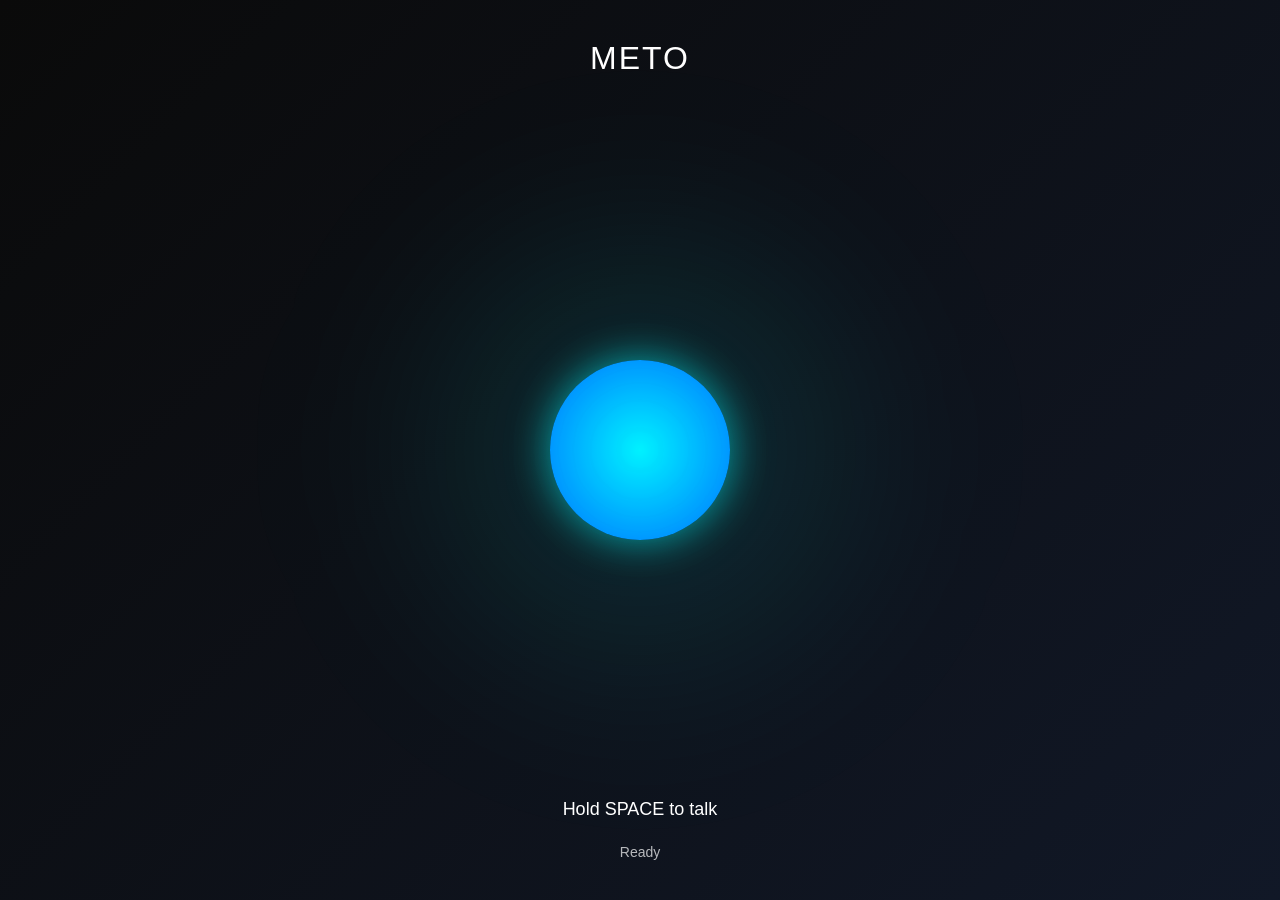
==== index.html @ 77fdc536 "Update index.html" ====
<!DOCTYPE html>
<html lang="en">
<head>
<meta charset="UTF-8">
<meta name="viewport" content="width=device-width, initial-scale=1.0">
<title>Meto AI</title>
<style>
*{margin:0;padding:0;box-sizing:border-box;font-family:'Segoe UI',sans-serif;}
body{
  height:100vh;
  background:linear-gradient(135deg,#0a0a0a,#111827);
  color:white;
  display:flex;
  flex-direction:column;
  align-items:center;
  justify-content:center;
  overflow:hidden;
}
body::before{
  content:"";
  position:absolute;
  width:600px;height:600px;
  background:radial-gradient(circle,rgba(0,255,255,0.15),transparent 70%);
  filter:blur(80px);
  animation:float 6s infinite alternate ease-in-out;
}
@keyframes float{
  from{transform:translateY(-40px)}
  to{transform:translateY(40px)}
}
.title{
  position:absolute;
  top:40px;
  font-size:32px;
  letter-spacing:2px;
}
#wave{
  width:180px;height:180px;
  border-radius:50%;
  background:radial-gradient(circle,#00f0ff,#0066ff);
  box-shadow:0 0 40px rgba(0,255,255,.6);
  transition:.2s;
}
#wave.active{
  transform:scale(1.3);
  box-shadow:0 0 80px rgba(0,255,255,1);
}
#status{
  position:absolute;
  bottom:80px;
  font-size:18px;
}
#log{
  position:absolute;
  bottom:40px;
  font-size:14px;
  opacity:.7;
}
</style>
</head>
<body>

<div class="title">METO</div>
<div id="wave"></div>
<div id="status">Hold SPACE to talk</div>
<div id="log">Ready</div>

<script>
// ================= SPEECH =================
const SpeechRecognition = window.SpeechRecognition || window.webkitSpeechRecognition;
const recognition = new SpeechRecognition();
recognition.lang = 'en-US';

const wave = document.getElementById('wave');
const status = document.getElementById('status');
const log = document.getElementById('log');

let selectedVoice = null;

function loadVoice(){
  const voices = speechSynthesis.getVoices();
  selectedVoice = voices.find(v => v.lang.startsWith('en') && /female|Google UK English|Samantha/i.test(v.name)) || voices[0];
}
speechSynthesis.onvoiceschanged = loadVoice;

function speak(text){
  if(!selectedVoice) loadVoice();
  const utt = new SpeechSynthesisUtterance(text);
  utt.voice = selectedVoice;
  utt.rate = 0.95;
  utt.pitch = 1.1;
  speechSynthesis.cancel();
  speechSynthesis.speak(utt);
}

// ================= LOAD SITES =================
let sites = {};
fetch('sites.json')
  .then(r => r.json())
  .then(d => sites = d)
  .catch(err => console.error(err));

// ================= CORE =================
function openSite(q){
  for(let k in sites){
    if(q.includes(k)){
      speak("Opening " + k);
      setTimeout(()=>window.open(sites[k], "_blank"), 800);
      return;
    }
  }
  speak("Searching " + q);
  setTimeout(()=>window.open(`https://google.com/search?q=${q}`), 800);
}

function searchOnSite(site, term){
  if(site.includes("youtube")) window.open(`https://youtube.com/results?search_query=${term}`);
  else if(site.includes("amazon")) window.open(`https://www.amazon.com/s?k=${term}`);
  else window.open(`https://google.com/search?q=${term}`);
}

// ================= PARSER =================
function parse(text){
  text = text.toLowerCase();
  log.textContent = "Heard: " + text;

  if(text.includes("search")){
    let clean = text.replace("search","").trim();
    let m = clean.match(/(.+?) on (.+)/);

    if(m){
      speak("Searching " + m[1]);
      searchOnSite(m[2], m[1]);
    } else {
      speak("Searching " + clean);
      window.open(`https://google.com/search?q=${clean}`);
    }
    return;
  }

  if(text.includes("open")){
    let clean = text.replace("open","").trim();
    openSite(clean);
    return;
  }

  speak("Searching " + text);
  window.open(`https://google.com/search?q=${text}`);
}

// ================= EVENTS =================
recognition.onresult = e => parse(e.results[0][0].transcript);
recognition.onend = () => {
  wave.classList.remove('active');
  status.textContent = "Hold SPACE to talk";
};

window.addEventListener("keydown", e=>{
  if(e.code==="Space"){
    wave.classList.add('active');
    status.textContent = "Listening...";
    recognition.start();
  }
});

window.addEventListener("keyup", e=>{
  if(e.code==="Space"){
    status.textContent = "Processing...";
  }
});
</script>
</body>
</html>
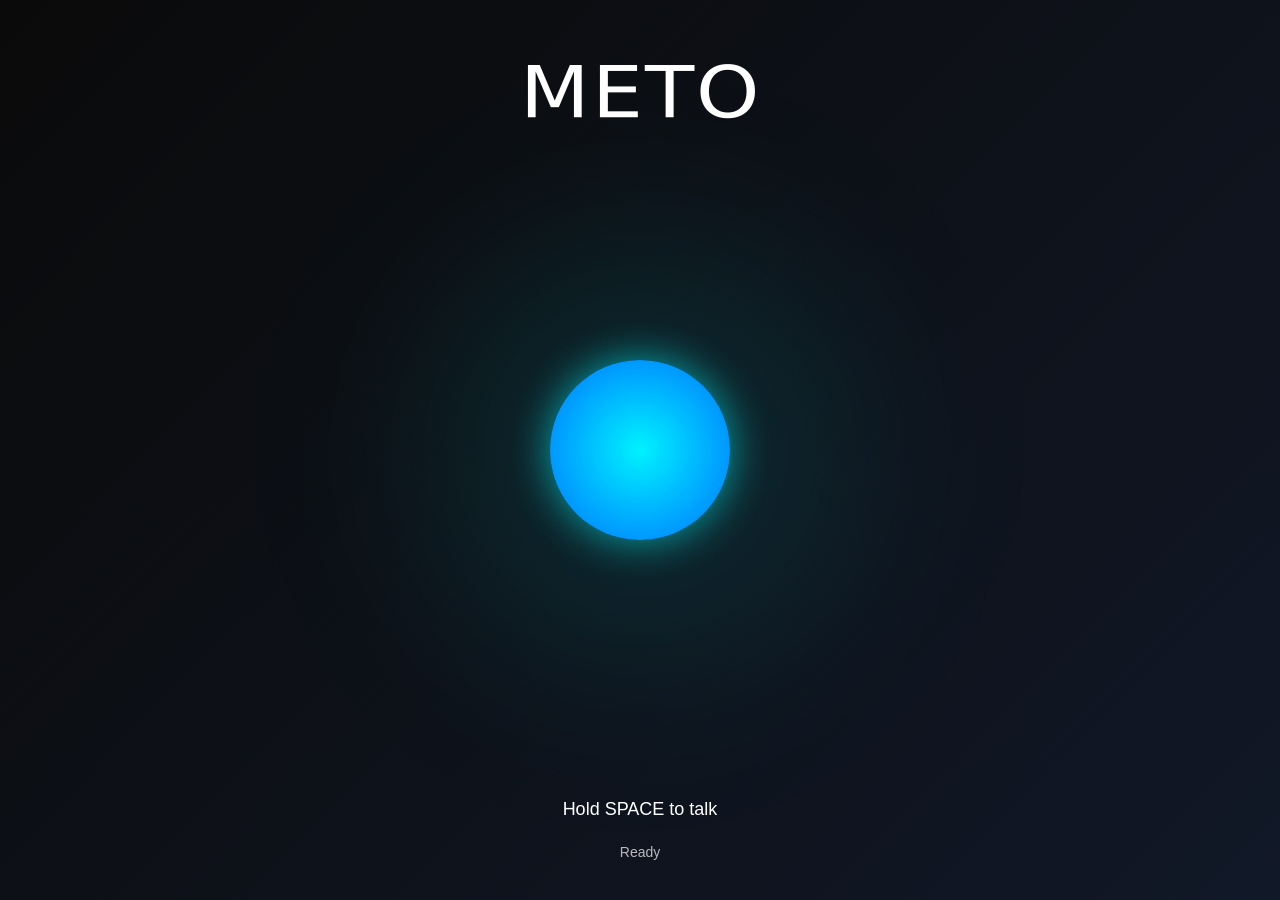
==== commit 4ca80a7f: "Update index.html" ====
--- a/index.html
+++ b/index.html
@@ -31,7 +31,7 @@
 .title{
   position:absolute;
   top:40px;
-  font-size:32px;
+  font-size:128px;
   letter-spacing:2px;
 }
 #wave{
@@ -60,7 +60,7 @@
 </head>
 <body>
 
-<div class="title">METO</div>
+<div class="title">ᴹᴱᵀᴼ</div>
 <div id="wave"></div>
 <div id="status">Hold SPACE to talk</div>
 <div id="log">Ready</div>
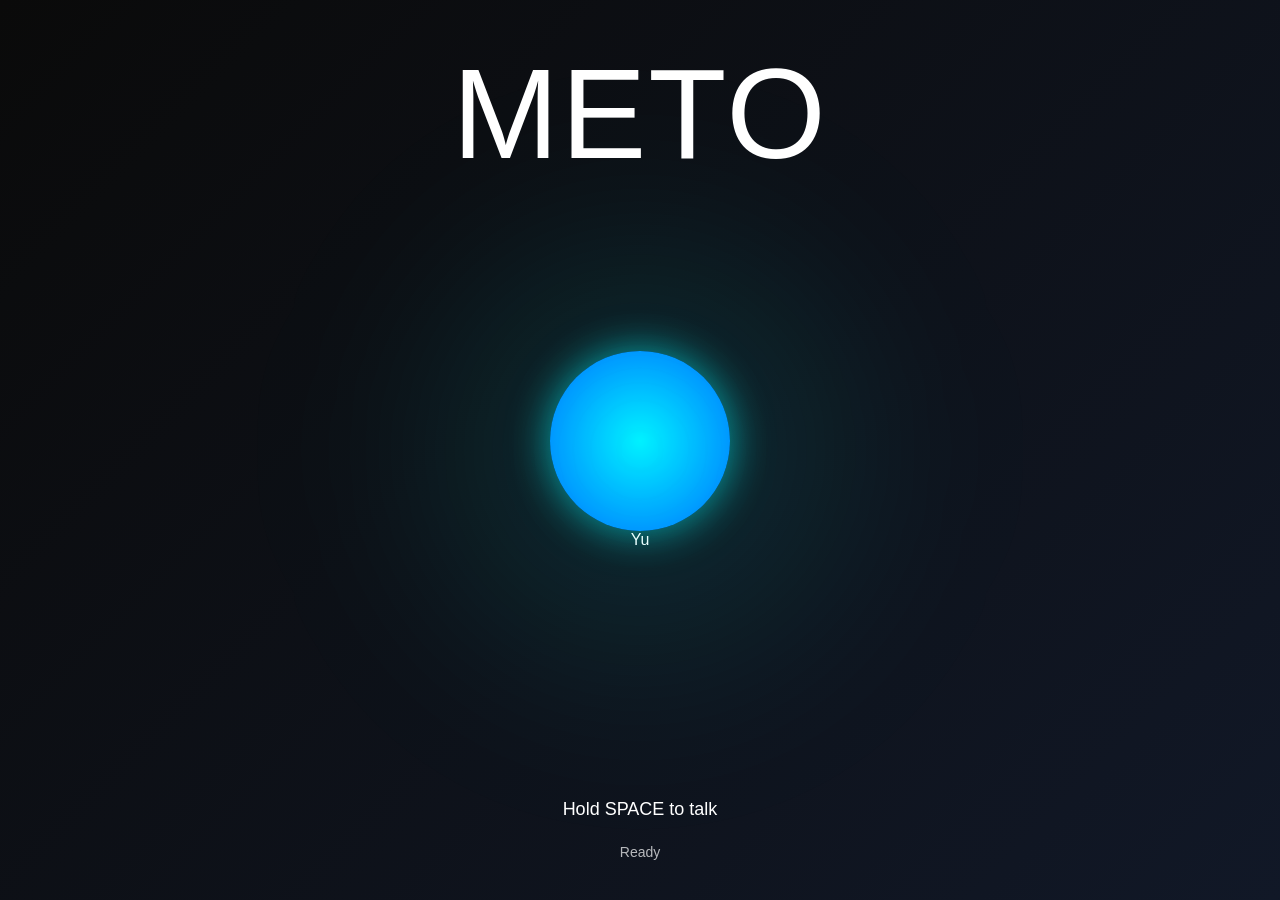
==== commit 3c1951a7: "Update index.html" ====
--- a/index.html
+++ b/index.html
@@ -60,8 +60,9 @@
 </head>
 <body>
 
-<div class="title">ᴹᴱᵀᴼ</div>
+<div class="title">METO</div>
 <div id="wave"></div>
+<div id="small">Yu</div>
 <div id="status">Hold SPACE to talk</div>
 <div id="log">Ready</div>
 
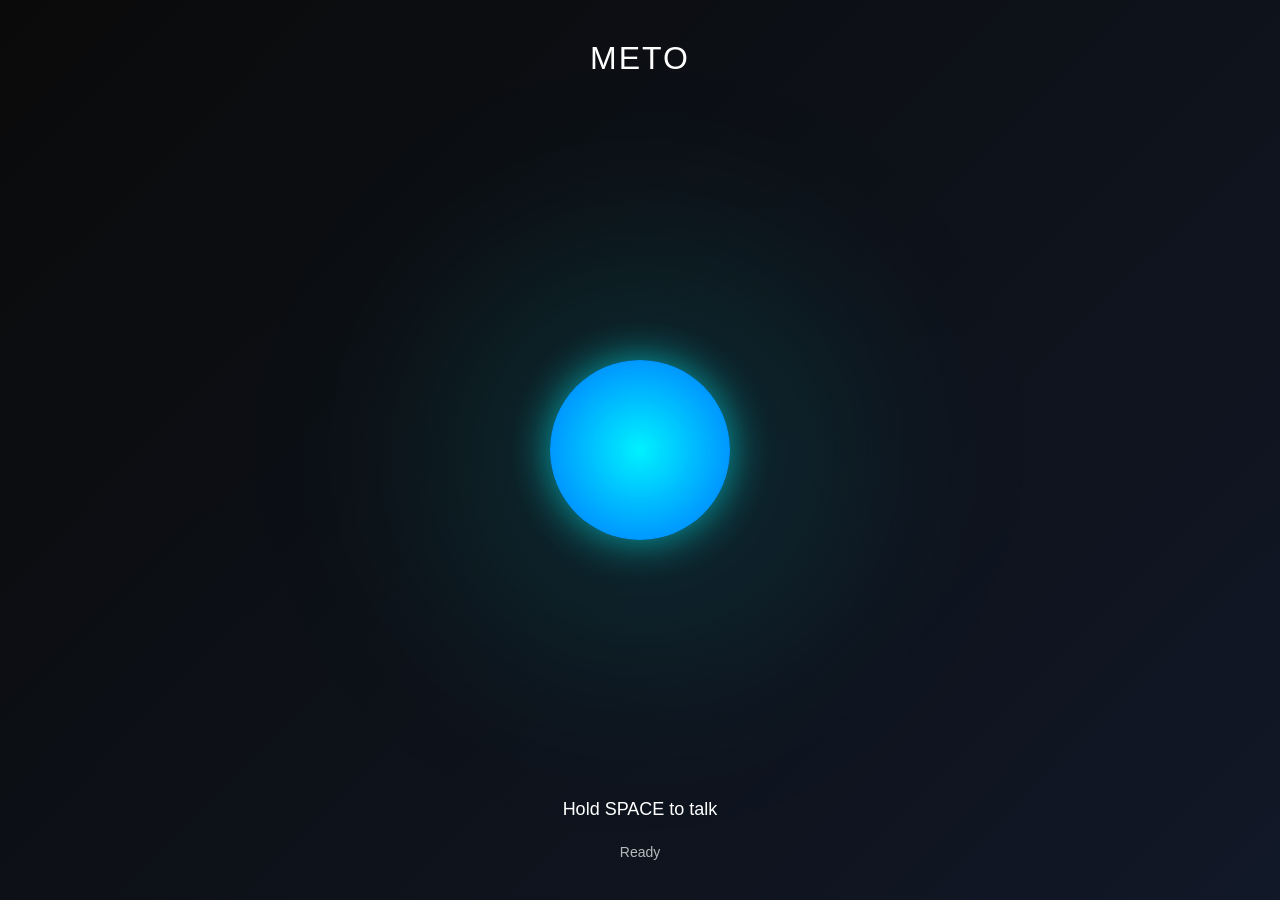
==== commit 980a3c84: "Update index.html" ====
--- a/index.html
+++ b/index.html
@@ -31,7 +31,7 @@
 .title{
   position:absolute;
   top:40px;
-  font-size:128px;
+  font-size:32px;
   letter-spacing:2px;
 }
 #wave{
@@ -62,7 +62,6 @@
 
 <div class="title">METO</div>
 <div id="wave"></div>
-<div id="small">Yu</div>
 <div id="status">Hold SPACE to talk</div>
 <div id="log">Ready</div>
 
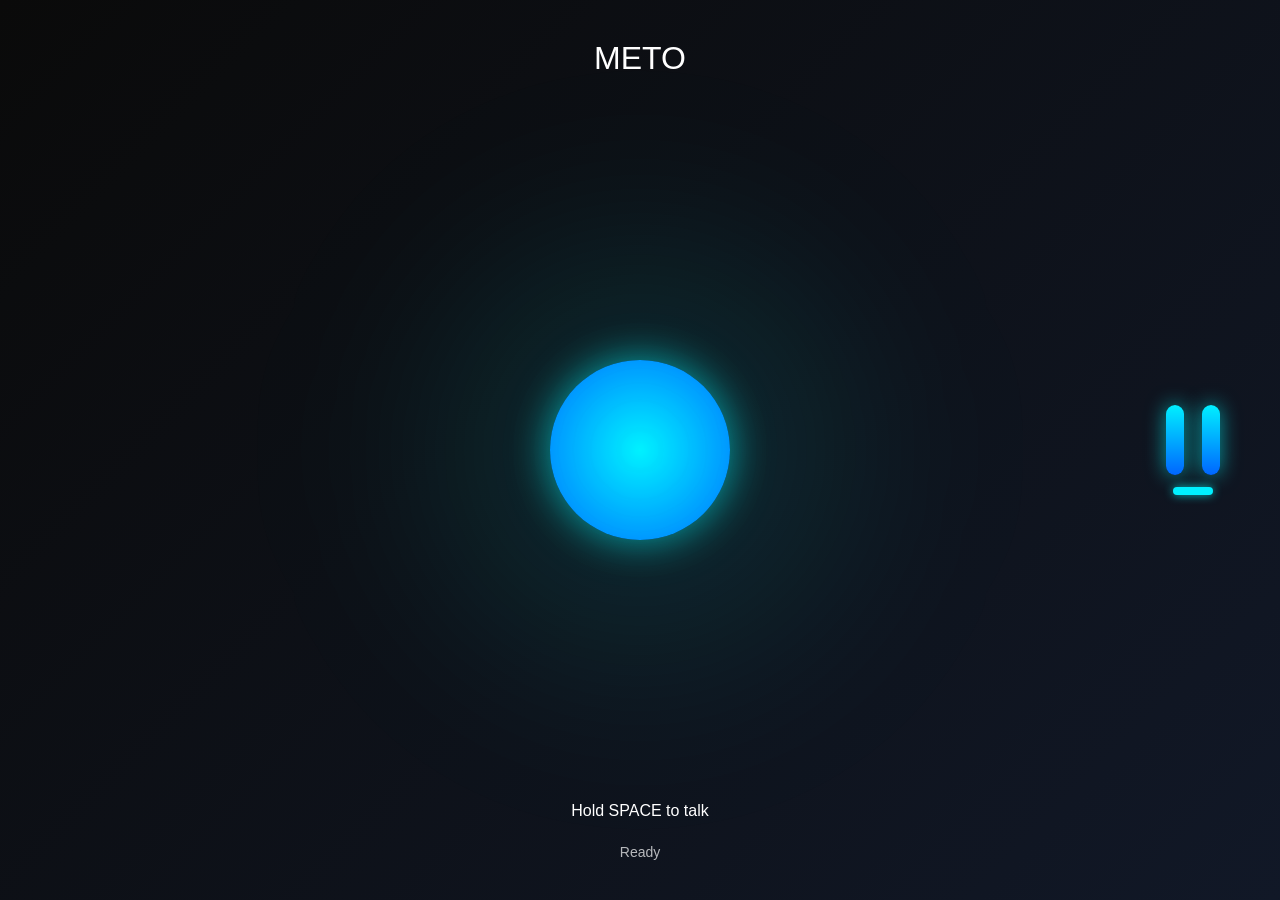
==== commit 7bb9587f: "Update index.html" ====
--- a/index.html
+++ b/index.html
@@ -4,8 +4,10 @@
 <meta charset="UTF-8">
 <meta name="viewport" content="width=device-width, initial-scale=1.0">
 <title>Meto AI</title>
+
 <style>
 *{margin:0;padding:0;box-sizing:border-box;font-family:'Segoe UI',sans-serif;}
+
 body{
   height:100vh;
   background:linear-gradient(135deg,#0a0a0a,#111827);
@@ -16,6 +18,7 @@
   justify-content:center;
   overflow:hidden;
 }
+
 body::before{
   content:"";
   position:absolute;
@@ -24,16 +27,19 @@
   filter:blur(80px);
   animation:float 6s infinite alternate ease-in-out;
 }
+
 @keyframes float{
   from{transform:translateY(-40px)}
   to{transform:translateY(40px)}
 }
+
 .title{
   position:absolute;
   top:40px;
   font-size:32px;
-  letter-spacing:2px;
-}
+}
+
+/* WAVE */
 #wave{
   width:180px;height:180px;
   border-radius:50%;
@@ -41,29 +47,121 @@
   box-shadow:0 0 40px rgba(0,255,255,.6);
   transition:.2s;
 }
+
 #wave.active{
   transform:scale(1.3);
   box-shadow:0 0 80px rgba(0,255,255,1);
 }
-#status{
+
+/* TEXT */
+#status{position:absolute;bottom:80px;}
+#log{position:absolute;bottom:40px;font-size:14px;opacity:.7;}
+
+/* FACE */
+#face{
   position:absolute;
-  bottom:80px;
-  font-size:18px;
-}
-#log{
-  position:absolute;
-  bottom:40px;
-  font-size:14px;
-  opacity:.7;
+  right:60px;
+  top:50%;
+  transform:translateY(-50%);
+  display:flex;
+  flex-direction:column;
+  align-items:center;
+  gap:12px;
+  animation:breath 3s infinite ease-in-out;
+  transition:.2s;
+}
+
+@keyframes breath{
+  0%{transform:translateY(-50%) scale(1)}
+  50%{transform:translateY(-50%) scale(1.05)}
+  100%{transform:translateY(-50%) scale(1)}
+}
+
+/* EYES */
+#eyes{
+  display:flex;
+  gap:18px;
+}
+
+.cyl{
+  width:18px;
+  height:70px;
+  border-radius:50px;
+  background:linear-gradient(to bottom,#00f0ff,#0066ff);
+  box-shadow:0 0 20px rgba(0,255,255,0.6);
+  transition:transform 0.08s linear, box-shadow .2s, height .2s;
+}
+
+/* MOUTH (default closed) */
+#mouth{
+  width:40px;
+  height:8px;
+  border-radius:20px;
+  background:#00f0ff;
+  box-shadow:0 0 10px rgba(0,255,255,0.7);
+  transition:all 0.2s ease;
+}
+
+/* STATES */
+.listening .cyl{
+  box-shadow:0 0 35px rgba(0,255,255,1);
+}
+
+.processing #mouth{
+  transform:scale(1.2);
+}
+
+/* SPEAKING */
+.speaking #mouth{
+  width:40px;
+  height:40px;
+  border-radius:50%;
+  border:3px solid #00f0ff;
+  background:transparent;
+  box-shadow:0 0 15px rgba(0,255,255,0.9);
+  animation:talk 0.25s infinite alternate;
+}
+
+@keyframes talk{
+  from{transform:scaleY(1);}
+  to{transform:scaleY(1.2);}
+}
+
+/* 😺 HOVER (PET MODE) */
+#face:hover .cyl{
+  height:10px; /* closed eyes */
+  box-shadow:0 0 25px rgba(0,255,255,1);
+}
+
+#face:hover #mouth{
+  height:20px;
+  border-radius:0 0 40px 40px; /* smile */
+  background:#00f0ff;
+  border:none;
+  box-shadow:0 0 20px rgba(0,255,255,1);
+}
+
+/* Slight happy bounce */
+#face:hover{
+  transform:translateY(-50%) scale(1.08);
 }
 </style>
 </head>
+
 <body>
 
 <div class="title">METO</div>
 <div id="wave"></div>
 <div id="status">Hold SPACE to talk</div>
 <div id="log">Ready</div>
+
+<div id="face">
+  <div id="eyes">
+    <div class="cyl"></div>
+    <div class="cyl"></div>
+  </div>
+  <div id="mouth"></div>
+</div>
 
 <script>
 // ================= SPEECH =================
@@ -74,21 +172,28 @@
 const wave = document.getElementById('wave');
 const status = document.getElementById('status');
 const log = document.getElementById('log');
+const face = document.getElementById('face');
 
 let selectedVoice = null;
 
 function loadVoice(){
   const voices = speechSynthesis.getVoices();
-  selectedVoice = voices.find(v => v.lang.startsWith('en') && /female|Google UK English|Samantha/i.test(v.name)) || voices[0];
+  selectedVoice = voices.find(v => v.lang.startsWith('en')) || voices[0];
 }
 speechSynthesis.onvoiceschanged = loadVoice;
 
 function speak(text){
   if(!selectedVoice) loadVoice();
+
+  face.classList.add("speaking");
+
   const utt = new SpeechSynthesisUtterance(text);
   utt.voice = selectedVoice;
   utt.rate = 0.95;
-  utt.pitch = 1.1;
+  utt.pitch = 1.05;
+
+  utt.onend = () => face.classList.remove("speaking");
+
   speechSynthesis.cancel();
   speechSynthesis.speak(utt);
 }
@@ -97,8 +202,7 @@
 let sites = {};
 fetch('sites.json')
   .then(r => r.json())
-  .then(d => sites = d)
-  .catch(err => console.error(err));
+  .then(d => sites = d);
 
 // ================= CORE =================
 function openSite(q){
@@ -121,8 +225,13 @@
 
 // ================= PARSER =================
 function parse(text){
+  face.classList.remove("listening");
+  face.classList.add("processing");
+
   text = text.toLowerCase();
   log.textContent = "Heard: " + text;
+
+  setTimeout(()=>face.classList.remove("processing"), 500);
 
   if(text.includes("search")){
     let clean = text.replace("search","").trim();
@@ -148,16 +257,53 @@
   window.open(`https://google.com/search?q=${text}`);
 }
 
+// ================= TRACKING (TRULY GLITCH-FREE) =================
+const cylinders = document.querySelectorAll(".cyl");
+
+// Initialize smooth positions
+cylinders.forEach(cyl => {
+  cyl._currentX = 0;
+  cyl._currentY = 0;
+});
+
+document.addEventListener("mousemove", (e) => {
+  cylinders.forEach(cyl => {
+    const rect = cyl.getBoundingClientRect();
+    const cx = rect.left + rect.width / 2;
+    const cy = rect.top + rect.height / 2;
+
+    const dx = e.clientX - cx;
+    const dy = e.clientY - cy;
+    const distance = Math.sqrt(dx*dx + dy*dy);
+
+    if(distance < 1) return; // dead zone
+
+    const angle = Math.atan2(dy, dx);
+
+    const targetX = Math.cos(angle) * 3; // max movement
+    const targetY = Math.sin(angle) * 3;
+
+    // smoother easing
+    cyl._currentX += (targetX - cyl._currentX) * 0.1;
+    cyl._currentY += (targetY - cyl._currentY) * 0.1;
+
+    cyl.style.transform = `translate(${cyl._currentX}px, ${cyl._currentY}px)`;
+  });
+});
+
 // ================= EVENTS =================
 recognition.onresult = e => parse(e.results[0][0].transcript);
+
 recognition.onend = () => {
   wave.classList.remove('active');
+  face.classList.remove("listening");
   status.textContent = "Hold SPACE to talk";
 };
 
 window.addEventListener("keydown", e=>{
   if(e.code==="Space"){
     wave.classList.add('active');
+    face.classList.add("listening");
     status.textContent = "Listening...";
     recognition.start();
   }
@@ -169,5 +315,6 @@
   }
 });
 </script>
+
 </body>
 </html>
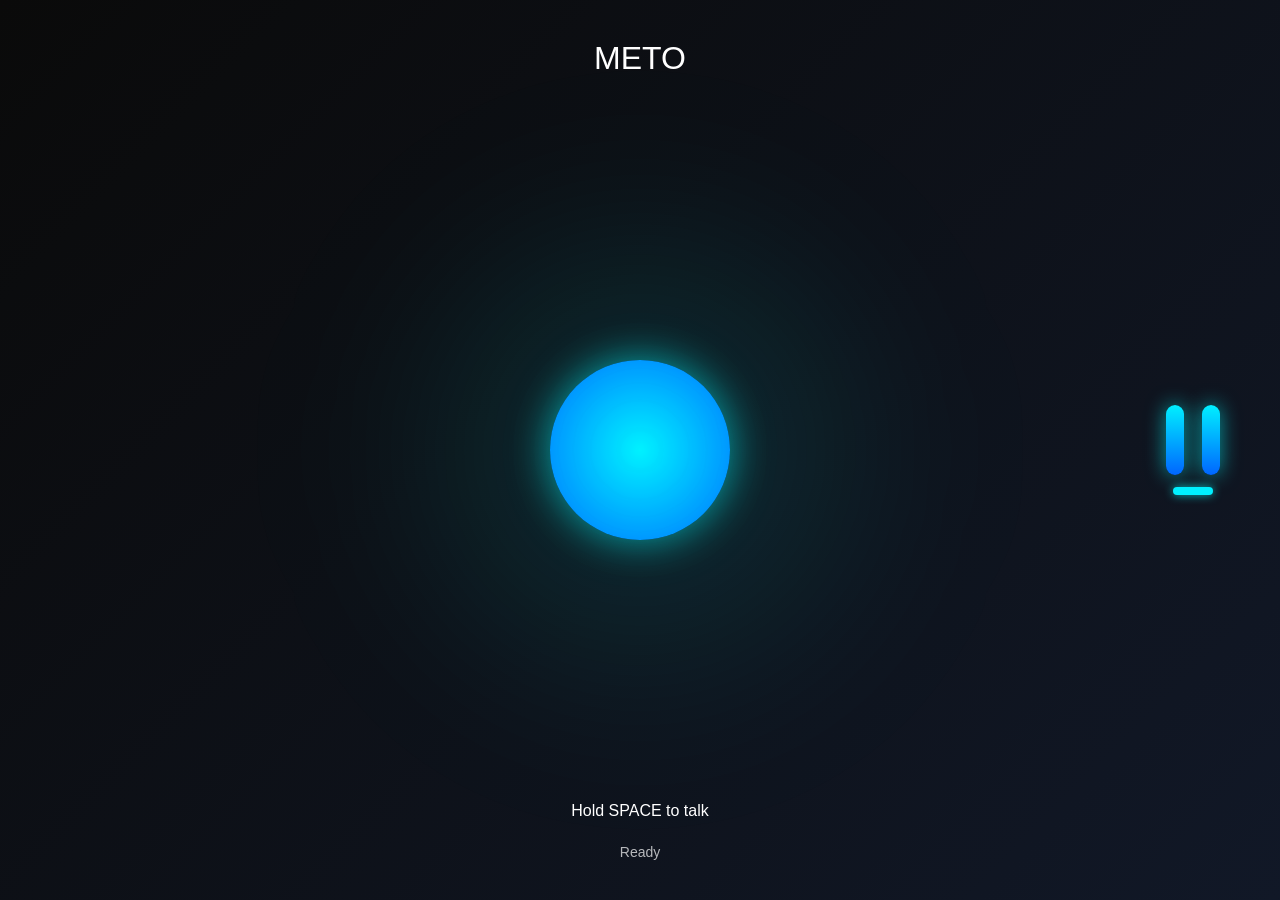
==== commit b81120db: "Update index.html" ====
--- a/index.html
+++ b/index.html
@@ -4,10 +4,8 @@
 <meta charset="UTF-8">
 <meta name="viewport" content="width=device-width, initial-scale=1.0">
 <title>Meto AI</title>
-
 <style>
 *{margin:0;padding:0;box-sizing:border-box;font-family:'Segoe UI',sans-serif;}
-
 body{
   height:100vh;
   background:linear-gradient(135deg,#0a0a0a,#111827);
@@ -18,7 +16,6 @@
   justify-content:center;
   overflow:hidden;
 }
-
 body::before{
   content:"";
   position:absolute;
@@ -27,134 +24,37 @@
   filter:blur(80px);
   animation:float 6s infinite alternate ease-in-out;
 }
-
-@keyframes float{
-  from{transform:translateY(-40px)}
-  to{transform:translateY(40px)}
-}
-
-.title{
-  position:absolute;
-  top:40px;
-  font-size:32px;
-}
-
-/* WAVE */
-#wave{
-  width:180px;height:180px;
-  border-radius:50%;
-  background:radial-gradient(circle,#00f0ff,#0066ff);
-  box-shadow:0 0 40px rgba(0,255,255,.6);
-  transition:.2s;
-}
-
-#wave.active{
-  transform:scale(1.3);
-  box-shadow:0 0 80px rgba(0,255,255,1);
-}
-
-/* TEXT */
+@keyframes float{from{transform:translateY(-40px)}to{transform:translateY(40px)}}
+.title{position:absolute;top:40px;font-size:32px;}
+#wave{width:180px;height:180px;border-radius:50%;background:radial-gradient(circle,#00f0ff,#0066ff);box-shadow:0 0 40px rgba(0,255,255,.6);transition:.2s;}
+#wave.active{transform:scale(1.3);box-shadow:0 0 80px rgba(0,255,255,1);}
 #status{position:absolute;bottom:80px;}
 #log{position:absolute;bottom:40px;font-size:14px;opacity:.7;}
-
-/* FACE */
-#face{
-  position:absolute;
-  right:60px;
-  top:50%;
-  transform:translateY(-50%);
-  display:flex;
-  flex-direction:column;
-  align-items:center;
-  gap:12px;
-  animation:breath 3s infinite ease-in-out;
-  transition:.2s;
-}
-
-@keyframes breath{
-  0%{transform:translateY(-50%) scale(1)}
-  50%{transform:translateY(-50%) scale(1.05)}
-  100%{transform:translateY(-50%) scale(1)}
-}
-
-/* EYES */
-#eyes{
-  display:flex;
-  gap:18px;
-}
-
-.cyl{
-  width:18px;
-  height:70px;
-  border-radius:50px;
-  background:linear-gradient(to bottom,#00f0ff,#0066ff);
-  box-shadow:0 0 20px rgba(0,255,255,0.6);
-  transition:transform 0.08s linear, box-shadow .2s, height .2s;
-}
-
-/* MOUTH (default closed) */
-#mouth{
-  width:40px;
-  height:8px;
-  border-radius:20px;
-  background:#00f0ff;
-  box-shadow:0 0 10px rgba(0,255,255,0.7);
-  transition:all 0.2s ease;
-}
-
-/* STATES */
-.listening .cyl{
-  box-shadow:0 0 35px rgba(0,255,255,1);
-}
-
-.processing #mouth{
-  transform:scale(1.2);
-}
-
-/* SPEAKING */
-.speaking #mouth{
-  width:40px;
-  height:40px;
-  border-radius:50%;
-  border:3px solid #00f0ff;
-  background:transparent;
-  box-shadow:0 0 15px rgba(0,255,255,0.9);
-  animation:talk 0.25s infinite alternate;
-}
-
-@keyframes talk{
-  from{transform:scaleY(1);}
-  to{transform:scaleY(1.2);}
-}
-
-/* 😺 HOVER (PET MODE) */
-#face:hover .cyl{
-  height:10px; /* closed eyes */
-  box-shadow:0 0 25px rgba(0,255,255,1);
-}
-
-#face:hover #mouth{
-  height:20px;
-  border-radius:0 0 40px 40px; /* smile */
-  background:#00f0ff;
-  border:none;
-  box-shadow:0 0 20px rgba(0,255,255,1);
-}
-
-/* Slight happy bounce */
-#face:hover{
-  transform:translateY(-50%) scale(1.08);
-}
+#face{position:absolute;right:60px;top:50%;transform:translateY(-50%);display:flex;flex-direction:column;align-items:center;gap:12px;animation:breath 3s infinite ease-in-out;transition:.2s;}
+@keyframes breath{0%{transform:translateY(-50%) scale(1)}50%{transform:translateY(-50%) scale(1.05)}100%{transform:translateY(-50%) scale(1)}}
+#eyes{display:flex;gap:18px;}
+.cyl{width:18px;height:70px;border-radius:50px;background:linear-gradient(to bottom,#00f0ff,#0066ff);box-shadow:0 0 20px rgba(0,255,255,0.6);transition:transform 0.08s linear, box-shadow .2s, height .2s;}
+#mouth{width:40px;height:8px;border-radius:20px;background:#00f0ff;box-shadow:0 0 10px rgba(0,255,255,0.7);transition:all 0.2s ease;}
+.listening .cyl{box-shadow:0 0 35px rgba(0,255,255,1);}
+.processing #mouth{transform:scale(1.2);}
+.speaking #mouth{width:40px;height:40px;border-radius:50%;border:3px solid #00f0ff;background:transparent;box-shadow:0 0 15px rgba(0,255,255,0.9);animation:talk 0.25s infinite alternate;}
+@keyframes talk{from{transform:scaleY(1);}to{transform:scaleY(1.2);}}
+#face:hover .cyl{height:10px;box-shadow:0 0 25px rgba(0,255,255,1);}
+#face:hover #mouth{height:20px;border-radius:0 0 40px 40px;background:#00f0ff;border:none;box-shadow:0 0 20px rgba(0,255,255,1);}
+#face:hover{transform:translateY(-50%) scale(1.08);}
+/* EXPRESSIONS */
+.happy #mouth{height:20px;border-radius:0 0 40px 40px;background:#00f0ff;box-shadow:0 0 20px rgba(0,255,255,1);}
+.surprised #mouth{width:30px;height:30px;border-radius:50%;border:3px solid #00f0ff;background:transparent;box-shadow:0 0 20px rgba(0,255,255,0.9);}
+.thinking #mouth{width:40px;height:10px;border-radius:10px;background:#00f0ff;box-shadow:0 0 10px rgba(0,255,255,0.7);}
+/* IDLE ANIMATION FEEDBACK */
+@keyframes idleHead{0%{transform:translateY(-50%) rotate(0deg)}25%{transform:translateY(-50%) rotate(1deg)}50%{transform:translateY(-50%) rotate(0deg)}75%{transform:translateY(-50%) rotate(-1deg)}100%{transform:translateY(-50%) rotate(0deg);}}
 </style>
 </head>
-
 <body>
-
 <div class="title">METO</div>
 <div id="wave"></div>
 <div id="status">Hold SPACE to talk</div>
 <div id="log">Ready</div>
-
 <div id="face">
   <div id="eyes">
     <div class="cyl"></div>
@@ -168,153 +68,82 @@
 const SpeechRecognition = window.SpeechRecognition || window.webkitSpeechRecognition;
 const recognition = new SpeechRecognition();
 recognition.lang = 'en-US';
-
-const wave = document.getElementById('wave');
-const status = document.getElementById('status');
-const log = document.getElementById('log');
-const face = document.getElementById('face');
-
-let selectedVoice = null;
-
-function loadVoice(){
-  const voices = speechSynthesis.getVoices();
-  selectedVoice = voices.find(v => v.lang.startsWith('en')) || voices[0];
-}
-speechSynthesis.onvoiceschanged = loadVoice;
-
+const wave=document.getElementById('wave');
+const status=document.getElementById('status');
+const log=document.getElementById('log');
+const face=document.getElementById('face');
+const mouth=document.getElementById('mouth');
+let selectedVoice=null;
+function loadVoice(){const voices=speechSynthesis.getVoices(); selectedVoice=voices.find(v=>v.lang.startsWith('en'))||voices[0];}
+speechSynthesis.onvoiceschanged=loadVoice;
 function speak(text){
   if(!selectedVoice) loadVoice();
-
   face.classList.add("speaking");
-
-  const utt = new SpeechSynthesisUtterance(text);
-  utt.voice = selectedVoice;
-  utt.rate = 0.95;
-  utt.pitch = 1.05;
-
-  utt.onend = () => face.classList.remove("speaking");
-
-  speechSynthesis.cancel();
-  speechSynthesis.speak(utt);
+  const utt=new SpeechSynthesisUtterance(text);
+  utt.voice=selectedVoice; utt.rate=0.95; utt.pitch=1.05;
+  utt.onend=()=>{face.classList.remove("speaking"); face.classList.remove("happy","thinking","surprised");};
+  speechSynthesis.cancel(); speechSynthesis.speak(utt);
 }
 
-// ================= LOAD SITES =================
-let sites = {};
-fetch('sites.json')
-  .then(r => r.json())
-  .then(d => sites = d);
-
-// ================= CORE =================
-function openSite(q){
-  for(let k in sites){
-    if(q.includes(k)){
-      speak("Opening " + k);
-      setTimeout(()=>window.open(sites[k], "_blank"), 800);
-      return;
-    }
-  }
-  speak("Searching " + q);
-  setTimeout(()=>window.open(`https://google.com/search?q=${q}`), 800);
-}
-
-function searchOnSite(site, term){
-  if(site.includes("youtube")) window.open(`https://youtube.com/results?search_query=${term}`);
-  else if(site.includes("amazon")) window.open(`https://www.amazon.com/s?k=${term}`);
-  else window.open(`https://google.com/search?q=${term}`);
-}
-
-// ================= PARSER =================
-function parse(text){
-  face.classList.remove("listening");
-  face.classList.add("processing");
-
-  text = text.toLowerCase();
-  log.textContent = "Heard: " + text;
-
-  setTimeout(()=>face.classList.remove("processing"), 500);
-
-  if(text.includes("search")){
-    let clean = text.replace("search","").trim();
-    let m = clean.match(/(.+?) on (.+)/);
-
-    if(m){
-      speak("Searching " + m[1]);
-      searchOnSite(m[2], m[1]);
-    } else {
-      speak("Searching " + clean);
-      window.open(`https://google.com/search?q=${clean}`);
-    }
-    return;
-  }
-
-  if(text.includes("open")){
-    let clean = text.replace("open","").trim();
-    openSite(clean);
-    return;
-  }
-
-  speak("Searching " + text);
-  window.open(`https://google.com/search?q=${text}`);
-}
-
-// ================= TRACKING (TRULY GLITCH-FREE) =================
-const cylinders = document.querySelectorAll(".cyl");
-
-// Initialize smooth positions
-cylinders.forEach(cyl => {
-  cyl._currentX = 0;
-  cyl._currentY = 0;
-});
-
-document.addEventListener("mousemove", (e) => {
-  cylinders.forEach(cyl => {
-    const rect = cyl.getBoundingClientRect();
-    const cx = rect.left + rect.width / 2;
-    const cy = rect.top + rect.height / 2;
-
-    const dx = e.clientX - cx;
-    const dy = e.clientY - cy;
-    const distance = Math.sqrt(dx*dx + dy*dy);
-
-    if(distance < 1) return; // dead zone
-
-    const angle = Math.atan2(dy, dx);
-
-    const targetX = Math.cos(angle) * 3; // max movement
-    const targetY = Math.sin(angle) * 3;
-
-    // smoother easing
-    cyl._currentX += (targetX - cyl._currentX) * 0.1;
-    cyl._currentY += (targetY - cyl._currentY) * 0.1;
-
-    cyl.style.transform = `translate(${cyl._currentX}px, ${cyl._currentY}px)`;
+// ================= TRACKING with lag =================
+const cylinders=document.querySelectorAll(".cyl");
+cylinders.forEach(cyl=>{cyl._currentX=0;cyl._currentY=0;});
+document.addEventListener("mousemove",(e)=>{
+  cylinders.forEach(cyl=>{
+    const rect=cyl.getBoundingClientRect();
+    const cx=rect.left+rect.width/2;
+    const cy=rect.top+rect.height/2;
+    const dx=e.clientX-cx;
+    const dy=e.clientY-cy;
+    const distance=Math.sqrt(dx*dx+dy*dy);
+    if(distance<1) return;
+    const angle=Math.atan2(dy,dx);
+    const targetX=Math.cos(angle)*3;
+    const targetY=Math.sin(angle)*3;
+    cyl._currentX+=(targetX-cyl._currentX)*0.08;
+    cyl._currentY+=(targetY-cyl._currentY)*0.08;
+    cyl.style.transform=`translate(${cyl._currentX}px, ${cyl._currentY}px)`;
   });
 });
 
+// ================= CORE / VOICE COMMANDS =================
+let sites={};
+fetch('sites.json').then(r=>r.json()).then(d=>sites=d);
+
+function openSite(q){for(let k in sites){if(q.includes(k)){speak("Opening "+k);setTimeout(()=>window.open(sites[k], "_blank"),800);return;}}
+speak("Searching "+q);setTimeout(()=>window.open(`https://google.com/search?q=${q}`),800);}
+
+function searchOnSite(site,term){if(site.includes("youtube")) window.open(`https://youtube.com/results?search_query=${term}`);
+else if(site.includes("amazon")) window.open(`https://www.amazon.com/s?k=${term}`);
+else window.open(`https://google.com/search?q=${term}`);}
+
+function parse(text){
+  text=text.toLowerCase();
+  log.textContent="Heard: "+text;
+  face.classList.remove("listening");
+  face.classList.add("processing");
+  setTimeout(()=>face.classList.remove("processing"),500);
+
+  // interactive commands
+  if(text.includes("hello")){face.classList.add("happy"); speak("Hello! Nice to meet you!"); return;}
+  if(text.includes("how are you")){face.classList.add("thinking"); speak("I am doing great! How about you?"); return;}
+  if(text.includes("joke")){face.classList.add("happy"); speak("Why did the computer show up at work late? Because it had a hard drive!"); return;}
+  if(text.includes("surprise me")){face.classList.add("surprised"); speak("Surprise!"); return;}
+
+  if(text.includes("search")){let clean=text.replace("search","").trim(); let m=clean.match(/(.+?) on (.+)/); if(m){speak("Searching "+m[1]); searchOnSite(m[2],m[1]);} else {speak("Searching "+clean); window.open(`https://google.com/search?q=${clean}`);} return;}
+  if(text.includes("open")){let clean=text.replace("open","").trim(); openSite(clean); return;}
+
+  speak("Searching "+text); window.open(`https://google.com/search?q=${text}`);
+}
+
 // ================= EVENTS =================
-recognition.onresult = e => parse(e.results[0][0].transcript);
+recognition.onresult=e=>parse(e.results[0][0].transcript);
+recognition.onend=()=>{wave.classList.remove('active'); face.classList.remove("listening"); status.textContent="Hold SPACE to talk";};
+window.addEventListener("keydown",e=>{if(e.code==="Space"){wave.classList.add('active');face.classList.add("listening");status.textContent="Listening...";recognition.start();}});
+window.addEventListener("keyup",e=>{if(e.code==="Space"){status.textContent="Processing...";}});
 
-recognition.onend = () => {
-  wave.classList.remove('active');
-  face.classList.remove("listening");
-  status.textContent = "Hold SPACE to talk";
-};
-
-window.addEventListener("keydown", e=>{
-  if(e.code==="Space"){
-    wave.classList.add('active');
-    face.classList.add("listening");
-    status.textContent = "Listening...";
-    recognition.start();
-  }
-});
-
-window.addEventListener("keyup", e=>{
-  if(e.code==="Space"){
-    status.textContent = "Processing...";
-  }
-});
+// ================= IDLE HEAD TILT =================
+setInterval(()=>{if(!face.classList.contains("speaking")){face.style.animation="idleHead 6s infinite ease-in-out";}},1000);
 </script>
-
 </body>
 </html>
